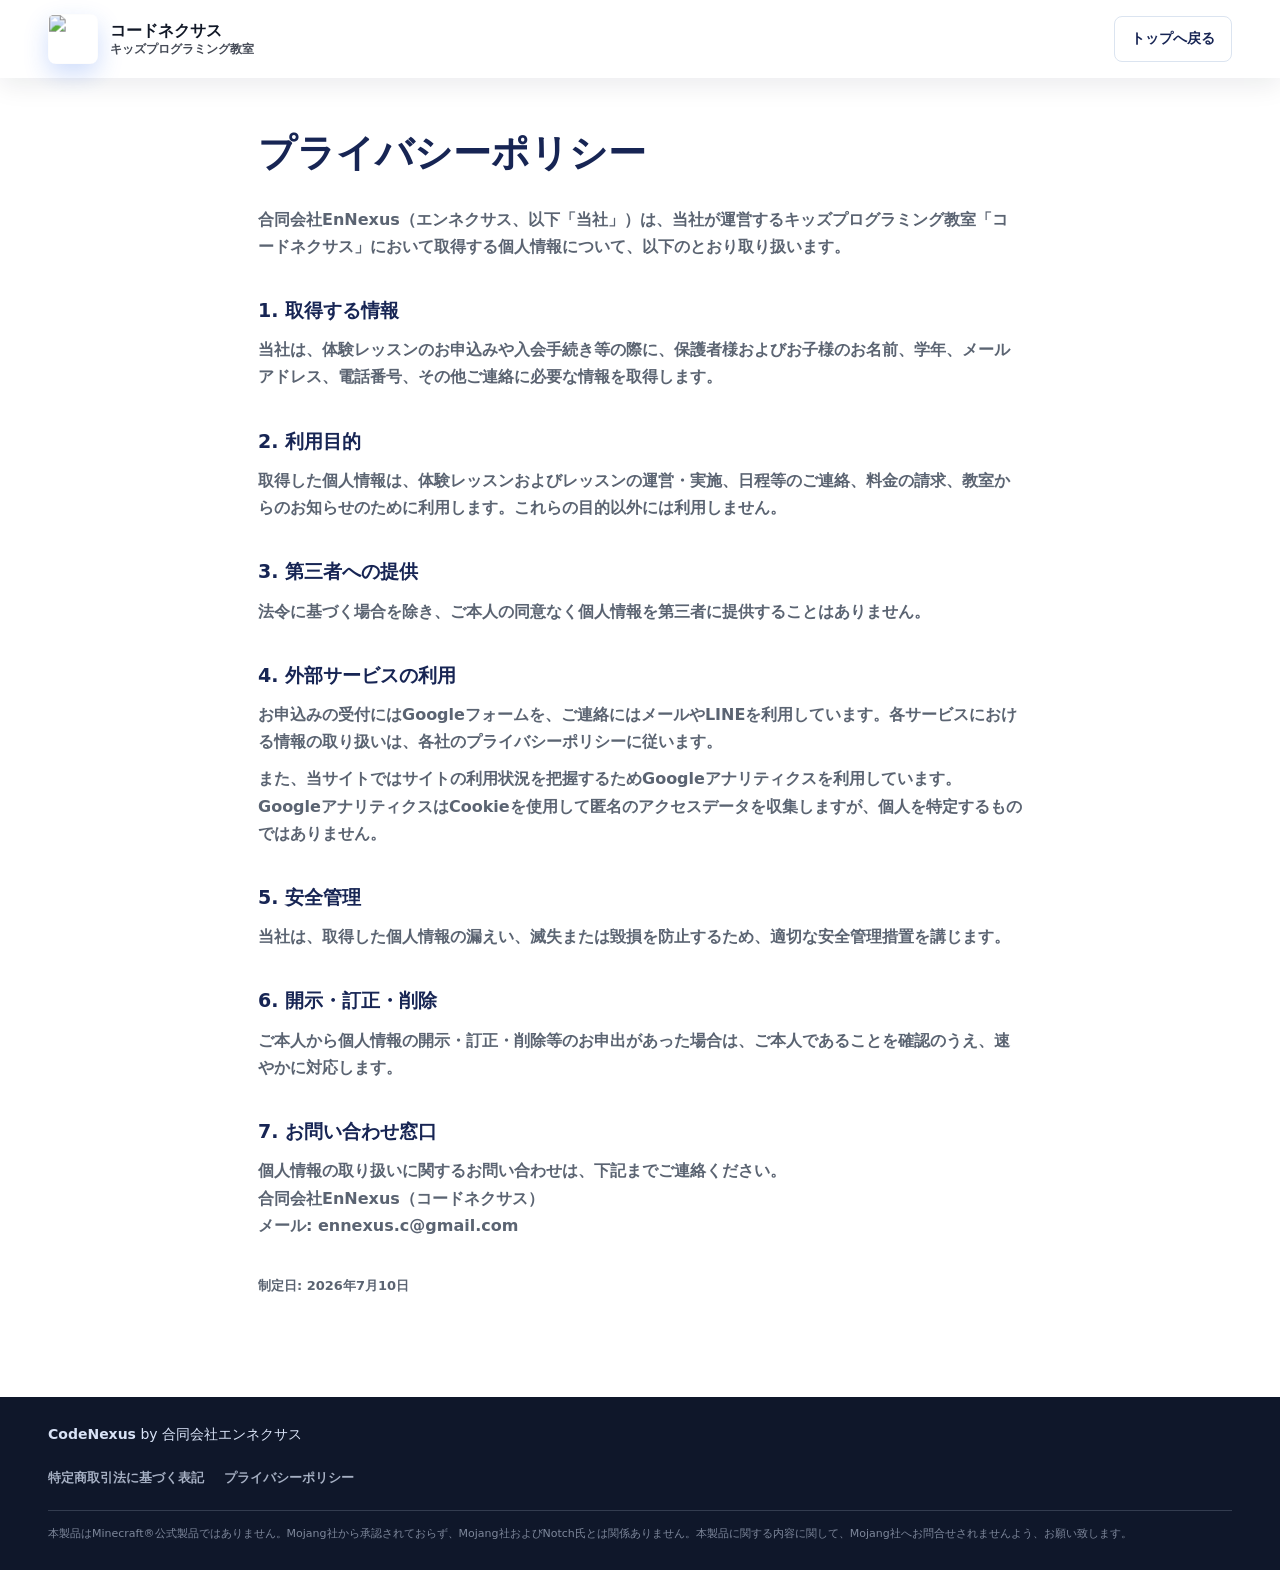
==== privacy.html @ 5955ea04 "Update site: v2 redesign (root files)" ====
<!doctype html>
<html lang="ja">
  <head>
    <meta charset="utf-8" />
    <meta name="viewport" content="width=device-width, initial-scale=1" />
    <!-- Google tag (gtag.js) -->
    <script async src="https://www.googletagmanager.com/gtag/js?id=G-6NYSP56KPV"></script>
    <script>
      window.dataLayer = window.dataLayer || [];
      function gtag(){dataLayer.push(arguments);}
      gtag('js', new Date());
      gtag('config', 'G-6NYSP56KPV');
    </script>
    <title>プライバシーポリシー | コードネクサス</title>
    <meta name="description" content="コードネクサス（合同会社エンネクサス）のプライバシーポリシーです。" />
    <meta name="robots" content="noindex" />
    <link rel="icon" href="./assets/code-nexus-icon-128.png" type="image/png" />
    <link rel="canonical" href="https://codenexus.jp/privacy.html" />
    <link rel="stylesheet" href="./styles.css" />
  </head>
  <body class="subpage">
    <header class="site-header solid">
      <a class="brand" href="./index.html" aria-label="コードネクサス トップへ">
        <span class="brand-mark"><img src="./assets/code-nexus-icon-128.png" alt="" /></span>
        <span>
          <span class="brand-name">コードネクサス</span>
          <span class="brand-sub">キッズプログラミング教室</span>
        </span>
      </a>
      <a class="header-back" href="./index.html">トップへ戻る</a>
    </header>

    <main class="legal-main">
      <h1>プライバシーポリシー</h1>
      <p>
        合同会社EnNexus（エンネクサス、以下「当社」）は、当社が運営するキッズプログラミング教室「コードネクサス」において取得する個人情報について、以下のとおり取り扱います。
      </p>

      <h2>1. 取得する情報</h2>
      <p>
        当社は、体験レッスンのお申込みや入会手続き等の際に、保護者様およびお子様のお名前、学年、メールアドレス、電話番号、その他ご連絡に必要な情報を取得します。
      </p>

      <h2>2. 利用目的</h2>
      <p>
        取得した個人情報は、体験レッスンおよびレッスンの運営・実施、日程等のご連絡、料金の請求、教室からのお知らせのために利用します。これらの目的以外には利用しません。
      </p>

      <h2>3. 第三者への提供</h2>
      <p>
        法令に基づく場合を除き、ご本人の同意なく個人情報を第三者に提供することはありません。
      </p>

      <h2>4. 外部サービスの利用</h2>
      <p>
        お申込みの受付にはGoogleフォームを、ご連絡にはメールやLINEを利用しています。各サービスにおける情報の取り扱いは、各社のプライバシーポリシーに従います。
      </p>
      <p>
        また、当サイトではサイトの利用状況を把握するためGoogleアナリティクスを利用しています。GoogleアナリティクスはCookieを使用して匿名のアクセスデータを収集しますが、個人を特定するものではありません。
      </p>

      <h2>5. 安全管理</h2>
      <p>
        当社は、取得した個人情報の漏えい、滅失または毀損を防止するため、適切な安全管理措置を講じます。
      </p>

      <h2>6. 開示・訂正・削除</h2>
      <p>
        ご本人から個人情報の開示・訂正・削除等のお申出があった場合は、ご本人であることを確認のうえ、速やかに対応します。
      </p>

      <h2>7. お問い合わせ窓口</h2>
      <p>
        個人情報の取り扱いに関するお問い合わせは、下記までご連絡ください。<br />
        合同会社EnNexus（コードネクサス）<br />
        メール: ennexus.c@gmail.com
      </p>

      <p class="legal-date">制定日: 2026年7月10日</p>
    </main>

    <footer class="site-footer">
      <p><strong>CodeNexus</strong> by 合同会社エンネクサス</p>
      <div class="footer-links">
        <a href="./tokushoho.html">特定商取引法に基づく表記</a>
        <a href="./privacy.html">プライバシーポリシー</a>
      </div>
      <p class="footer-legal">
        本製品はMinecraft®公式製品ではありません。Mojang社から承認されておらず、Mojang社およびNotch氏とは関係ありません。本製品に関する内容に関して、Mojang社へお問合せされませんよう、お願い致します。
      </p>
    </footer>
  </body>
</html>
---- styles.css ----
:root {
  --blue: #2563eb;
  --navy: #172554;
  --ink: #111827;
  --muted: #5b6472;
  --line: #dbe4f0;
  --paper: #ffffff;
  --soft: #f6f8fc;
  --green: #16a34a;
  --cyan: #0891b2;
  --purple: #7c3aed;
  --yellow: #f5c84c;
  --coral: #f9735b;
  --shadow: 0 18px 50px rgba(17, 24, 39, 0.14);
}

* {
  box-sizing: border-box;
}

html {
  scroll-behavior: smooth;
}

body {
  margin: 0;
  color: var(--ink);
  font-family: system-ui, -apple-system, BlinkMacSystemFont, "Hiragino Sans", "Yu Gothic", "Yu Gothic UI", sans-serif;
  line-height: 1.7;
  background: var(--paper);
}

a {
  color: inherit;
  text-decoration: none;
}

img {
  display: block;
  max-width: 100%;
}

.site-header {
  position: fixed;
  z-index: 20;
  top: 0;
  left: 0;
  right: 0;
  display: flex;
  align-items: center;
  justify-content: space-between;
  gap: 24px;
  min-height: 74px;
  padding: 14px clamp(18px, 4vw, 48px);
  color: #fff;
  transition: background 180ms ease, color 180ms ease, box-shadow 180ms ease;
}

.site-header.is-scrolled,
.site-header.is-open {
  color: var(--ink);
  background: rgba(255, 255, 255, 0.94);
  box-shadow: 0 8px 24px rgba(17, 24, 39, 0.08);
  -webkit-backdrop-filter: blur(14px);
  backdrop-filter: blur(14px);
}

.brand {
  display: inline-flex;
  align-items: center;
  gap: 12px;
  min-width: 220px;
  font-weight: 800;
}

.brand-mark {
  display: grid;
  width: 50px;
  height: 50px;
  place-items: center;
  border-radius: 8px;
  overflow: hidden;
  background: #fff;
  box-shadow: 0 10px 24px rgba(37, 99, 235, 0.22);
}

.brand-mark img {
  width: 100%;
  height: 100%;
  object-fit: cover;
  transform: scale(1.04);
}

.brand-name,
.brand-sub {
  display: block;
  line-height: 1.1;
}

.brand-sub {
  margin-top: 4px;
  font-size: 12px;
  font-weight: 700;
  opacity: 0.78;
}

.site-nav {
  display: flex;
  align-items: center;
  gap: 22px;
  font-size: 14px;
  font-weight: 800;
}

.site-nav a {
  padding: 10px 0;
}

.site-nav .nav-cta {
  min-width: 104px;
  padding: 10px 16px;
  text-align: center;
  color: #fff;
  background: var(--blue);
  border-radius: 8px;
  font-weight: 700;
}

.nav-toggle {
  display: none;
  width: 44px;
  height: 44px;
  border: 1px solid rgba(255, 255, 255, 0.45);
  border-radius: 8px;
  background: rgba(255, 255, 255, 0.12);
  place-items: center;
}

.site-header.is-scrolled .nav-toggle,
.site-header.is-open .nav-toggle {
  border-color: var(--line);
  background: #fff;
}

.nav-toggle span {
  display: block;
  width: 20px;
  height: 2px;
  margin: 3px auto;
  background: currentColor;
}

.hero {
  position: relative;
  min-height: 94vh;
  display: grid;
  align-items: center;
  overflow: hidden;
  color: #fff;
}

.hero-image,
.hero-overlay {
  position: absolute;
  inset: 0;
  width: 100%;
  height: 100%;
}

.hero-image {
  object-fit: cover;
  object-position: center;
}

.hero-overlay {
  background:
    linear-gradient(90deg, rgba(2, 132, 199, 0.78) 0%, rgba(14, 165, 233, 0.52) 38%, rgba(14, 165, 233, 0.10) 74%),
    linear-gradient(0deg, rgba(14, 165, 233, 0.06), rgba(14, 165, 233, 0.06));
}

.hero-content {
  position: relative;
  z-index: 1;
  width: min(760px, 100%);
  padding: 128px clamp(20px, 5vw, 72px) 64px;
}

.eyebrow,
.section-kicker {
  margin: 0 0 12px;
  color: var(--yellow);
  font-size: 13px;
  font-weight: 900;
  text-transform: uppercase;
}

.hero h1 {
  margin: 0;
  font-size: clamp(46px, 8vw, 88px);
  line-height: 1.05;
  letter-spacing: 0;
  text-shadow: 0 2px 20px rgba(0, 0, 0, 0.60), 0 4px 40px rgba(0, 0, 0, 0.35);
}

.hero-lead {
  max-width: 620px;
  margin: 24px 0 0;
  font-size: clamp(17px, 2.1vw, 22px);
  font-weight: 700;
  text-shadow: 0 1px 10px rgba(0, 0, 0, 0.50);
}

.hero-actions,
.contact-actions {
  display: flex;
  flex-wrap: wrap;
  gap: 12px;
  margin-top: 32px;
}

.button {
  display: inline-flex;
  align-items: center;
  justify-content: center;
  min-height: 50px;
  min-width: 154px;
  padding: 12px 20px;
  border-radius: 8px;
  font-weight: 700;
  line-height: 1.35;
}

.button.primary {
  color: #fff;
  background: var(--blue);
  box-shadow: 0 14px 30px rgba(37, 99, 235, 0.34);
}

.button.secondary {
  color: #fff;
  border: 1px solid rgba(255, 255, 255, 0.66);
  background: rgba(255, 255, 255, 0.28);
}

.hero-actions .button.secondary {
  text-shadow: 0 1px 8px rgba(0, 0, 0, 0.55);
}

.button.light {
  border-color: rgba(255, 255, 255, 0.55);
}


.section {
  padding: clamp(68px, 9vw, 112px) clamp(20px, 4vw, 48px);
}

.section-inner {
  width: min(1120px, 100%);
  margin: 0 auto;
}

.section-heading {
  max-width: 100%;
  margin-bottom: 34px;
}

.section h2 {
  margin: 0;
  color: var(--navy);
  font-size: clamp(30px, 4vw, 46px);
  line-height: 1.22;
  letter-spacing: 0;
}

.section-heading p:not(.section-kicker),
.intro p,
.teacher p,
.access p,
.contact p {
  color: var(--muted);
  font-weight: 650;
}

.intro {
  background: var(--soft);
}

.intro-grid {
  display: grid;
  grid-template-columns: 0.95fr 1.05fr;
  gap: clamp(28px, 5vw, 64px);
  align-items: center;
}

.intro-title span {
  white-space: nowrap;
}

.courses {
  background: #fff;
}

.course-grid {
  display: grid;
  grid-template-columns: repeat(3, minmax(0, 1fr));
  gap: 18px;
}

.course-card,
.price-panel,
.faq-item {
  border: 1px solid var(--line);
  border-radius: 8px;
  background: #fff;
  box-shadow: 0 12px 34px rgba(17, 24, 39, 0.08);
}

.course-card {
  min-height: 390px;
  padding: 28px;
  border-top: 8px solid var(--blue);
}

.course-green {
  border-top-color: var(--green);
}

.course-cyan {
  border-top-color: var(--cyan);
}

.course-purple {
  border-top-color: var(--purple);
}

.course-badge {
  display: inline-flex;
  min-height: 30px;
  align-items: center;
  padding: 4px 10px;
  color: var(--navy);
  background: #eef4ff;
  border-radius: 8px;
  font-size: 13px;
  font-weight: 700;
}

.course-card h3 {
  min-height: 74px;
  margin: 18px 0 12px;
  color: var(--navy);
  font-size: 24px;
  line-height: 1.3;
}

.course-card p {
  color: var(--muted);
  font-weight: 650;
}

.course-tools {
  display: flex;
  flex-wrap: wrap;
  gap: 8px;
  margin-top: 18px;
}

.course-tools span {
  padding: 6px 10px;
  border-radius: 8px;
  color: var(--navy);
  background: #eef4ff;
  font-size: 12px;
  font-weight: 650;
  line-height: 1.35;
}

.course-card ul,
.access-list {
  padding: 0;
  margin: 22px 0 0;
  list-style: none;
}

.course-card li,
.access-list li {
  position: relative;
  padding-left: 24px;
  margin: 10px 0;
  font-weight: 800;
}

.course-card li::before,
.access-list li::before {
  content: "";
  position: absolute;
  left: 0;
  top: 0.75em;
  width: 10px;
  height: 10px;
  border-radius: 3px;
  background: var(--yellow);
  transform: translateY(-50%);
}

.pricing {
  background: #f7f9fd;
}

.price-notes {
  display: flex;
  flex-wrap: wrap;
  gap: 10px;
  margin-bottom: 22px;
}

.price-notes span {
  padding: 8px 12px;
  border-radius: 8px;
  color: var(--navy);
  background: #e8efff;
  font-size: 13px;
  font-weight: 650;
}

.pricing-tables {
  display: grid;
  grid-template-columns: repeat(2, minmax(0, 1fr));
  gap: 20px;
}

.price-panel {
  overflow: hidden;
}

.price-panel h3 {
  margin: 0;
  padding: 20px 22px;
  color: #fff;
  background: var(--navy);
  font-size: 22px;
}

.table-wrap {
  overflow-x: auto;
}

table {
  width: 100%;
  border-collapse: collapse;
  font-size: 15px;
}

th,
td {
  padding: 16px 14px;
  border-bottom: 1px solid var(--line);
  text-align: left;
  vertical-align: middle;
}

th {
  color: var(--navy);
  background: #f0f5ff;
  font-size: 13px;
}

td:nth-child(3),
td:nth-child(4) {
  font-weight: 950;
  color: var(--blue);
}

.teacher-grid,
.access-grid {
  display: grid;
  grid-template-columns: 0.85fr 1.15fr;
  gap: clamp(28px, 6vw, 76px);
  align-items: center;
}

.teacher-visual {
  min-height: 360px;
  position: relative;
  overflow: hidden;
  display: flex;
  align-items: flex-end;
  padding: 22px;
  border-radius: 8px;
  color: #fff;
  background: var(--navy);
  box-shadow: var(--shadow);
}

.teacher-visual::after {
  content: "";
  position: absolute;
  inset: 0;
  background: linear-gradient(180deg, rgba(15, 23, 42, 0.02) 28%, rgba(15, 23, 42, 0.76) 100%);
}

.teacher-photo {
  position: absolute;
  inset: 0;
  width: 100%;
  height: 100%;
  object-fit: cover;
  object-position: 50% 32%;
}


.faq {
  background: var(--soft);
}

.faq-list {
  display: grid;
  gap: 12px;
}

.faq-item {
  padding: 0 22px;
}

.faq-q {
  margin: 0;
  padding: 18px 0 14px;
  color: var(--navy);
  font-weight: 700;
  border-bottom: 1px solid var(--line);
}

.faq-a {
  margin: 0;
  padding: 14px 0 22px;
  color: var(--muted);
  font-weight: 650;
}

.access {
  background: #fff;
}

.access-note {
  margin-top: 4px;
  font-size: 12.5px;
}

.access-grid {
  grid-template-columns: 1.1fr 0.9fr;
}

#access-title {
  word-break: keep-all;
}

.map-card {
  position: relative;
  min-height: 360px;
  overflow: hidden;
  border-radius: 8px;
  color: #fff;
  background: var(--navy);
  box-shadow: var(--shadow);
}

.map-card::after {
  content: "";
  position: absolute;
  inset: 0;
  background: linear-gradient(180deg, rgba(15, 23, 42, 0.00) 30%, rgba(15, 23, 42, 0.52) 100%);
}

.map-card img {
  width: 100%;
  height: 100%;
  min-height: 360px;
  object-fit: cover;
  object-position: center;
}

.map-card-info {
  position: absolute;
  z-index: 1;
  left: 26px;
  right: 26px;
  bottom: 26px;
  display: grid;
  gap: 8px;
}

.map-card-info span {
  color: #60a5fa;
  font-weight: 950;
}


.map-card-info a {
  width: fit-content;
  margin-top: 14px;
  padding: 10px 14px;
  border-radius: 8px;
  background: #fff;
  color: var(--blue);
  font-weight: 700;
}

/* バイブコーディング注釈 */
.vibe-note {
  margin-top: 24px;
  padding: 14px 18px;
  border-radius: 8px;
  background: #eef4ff;
  color: var(--muted);
  font-size: 13.5px;
  font-weight: 650;
  line-height: 1.65;
}

/* レッスン日程 */
.schedule-block {
  margin-top: 32px;
  padding: 28px 32px;
  border-radius: 10px;
  background: #f8faff;
  border: 1px solid var(--line);
}

.schedule-title {
  margin: 0 0 22px;
  padding-bottom: 16px;
  color: var(--navy);
  font-size: 22px;
  font-weight: 800;
  border-bottom: 1px solid var(--line);
}

.schedule-body {
  display: flex;
  flex-direction: column;
}

.schedule-category {
  display: flex;
  flex-direction: column;
  gap: 14px;
  padding: 22px 0;
}

.schedule-category + .schedule-category {
  border-top: 1px solid var(--line);
}

.schedule-cat-label {
  margin: 0;
  color: var(--blue);
  font-size: 19px;
  font-weight: 800;
}

.schedule-note {
  margin: -8px 0 0;
  color: var(--muted);
  font-size: 12.5px;
  font-weight: 650;
}

.schedule-day {
  padding-left: 18px;
  border-left: 3px solid var(--line);
}

.schedule-day-name {
  margin: 0 0 5px;
  color: var(--navy);
  font-size: 16px;
  font-weight: 800;
}

.schedule-time {
  margin: 4px 0 0;
  color: var(--muted);
  font-size: 15px;
  font-weight: 650;
}

/* オープンキャンペーン */
.campaign-note {
  margin: 0 0 18px;
  padding: 13px 18px;
  border-radius: 8px;
  background: #fffbeb;
  color: #78350f;
  font-size: 14px;
  font-weight: 800;
  border: 1px solid #fbbf24;
}

/* 税込注記 */
.tax-note {
  margin: 16px 0 0;
  color: var(--muted);
  font-size: 12.5px;
  font-weight: 650;
}

/* レッスンの様子 */
.gallery {
  background: #fff;
}

.gallery-grid {
  display: grid;
  grid-template-columns: repeat(2, minmax(0, 1fr));
  gap: 18px;
}

.gallery-photo {
  width: 100%;
  height: 100%;
  border-radius: 8px;
  object-fit: cover;
  box-shadow: 0 12px 34px rgba(17, 24, 39, 0.08);
}

.gallery-photo:not(.gallery-tall) {
  aspect-ratio: 3 / 2;
}

.gallery-tall {
  grid-row: span 2;
}

/* 保護者の声 */
.voices {
  background: var(--soft);
}

.voice-grid {
  display: grid;
  grid-template-columns: repeat(3, minmax(0, 1fr));
  gap: 18px;
}

.voice-card {
  padding: 26px 24px;
  border: 1px solid var(--line);
  border-radius: 8px;
  background: #fff;
  box-shadow: 0 12px 34px rgba(17, 24, 39, 0.08);
}

.voice-icon {
  width: 44px;
  height: 44px;
  margin-bottom: 14px;
  border-radius: 50%;
  object-fit: cover;
  object-position: top;
  background: #eef4ff;
}

.voice-card p {
  margin: 0;
  color: var(--muted);
  font-size: 14.5px;
  font-weight: 650;
}

/* 体験レッスン */
.trial {
  background: #fff;
}

.trial-layout {
  display: grid;
  grid-template-columns: 0.85fr 1.15fr;
  gap: clamp(28px, 6vw, 76px);
  align-items: center;
}

.trial-calendar {
  display: block;
  width: min(460px, 100%);
  height: auto;
  margin: 0 auto;
  border: 1px solid var(--line);
  border-radius: 8px;
  box-shadow: var(--shadow);
}

.trial-lead {
  max-width: 640px;
  color: var(--muted);
  font-weight: 650;
}

.trial-meta {
  display: flex;
  flex-wrap: wrap;
  gap: 10px;
  margin-top: 22px;
}

.trial-meta span {
  padding: 8px 12px;
  border-radius: 8px;
  color: var(--navy);
  background: #e8efff;
  font-size: 13px;
  font-weight: 650;
}

.trial-cta {
  display: flex;
  flex-wrap: wrap;
  gap: 12px;
  margin-top: 28px;
}

/* フッター SNS */
.social-icon {
  width: 28px;
  height: 28px;
  border-radius: 7px;
  display: block;
  flex-shrink: 0;
}

.footer-social {
  display: flex;
  gap: 20px;
  align-items: center;
}

.footer-social-link {
  display: flex;
  align-items: center;
  gap: 9px;
  opacity: 0.82;
  transition: opacity 150ms;
  font-size: 13px;
  font-weight: 700;
  color: #d9e3f7;
}

.footer-social-link:hover {
  opacity: 1;
}

.contact {
  padding: clamp(72px, 9vw, 110px) clamp(20px, 4vw, 48px);
  color: #fff;
  background:
    linear-gradient(135deg, rgba(23, 37, 84, 0.96), rgba(37, 99, 235, 0.9)),
    linear-gradient(90deg, var(--blue), var(--cyan));
}

.contact-inner {
  width: min(900px, 100%);
  margin: 0 auto;
}

.contact h2 {
  margin: 0;
  font-size: clamp(32px, 5vw, 54px);
  line-height: 1.18;
  letter-spacing: 0;
}

.contact p {
  max-width: 720px;
  color: rgba(255, 255, 255, 0.82);
  font-weight: 750;
}

.site-footer {
  display: flex;
  flex-wrap: wrap;
  justify-content: space-between;
  gap: 8px 24px;
  padding: 26px clamp(20px, 4vw, 48px);
  color: #d9e3f7;
  background: #0f172a;
  font-size: 14px;
}

.site-footer p {
  margin: 0;
}

.footer-links {
  display: flex;
  flex-wrap: wrap;
  gap: 8px 20px;
  width: 100%;
  margin-top: 12px;
}

.footer-links a {
  color: #d9e3f7;
  font-size: 12.5px;
  font-weight: 650;
  opacity: 0.75;
  transition: opacity 150ms;
}

.footer-links a:hover {
  opacity: 1;
}

.footer-legal {
  width: 100%;
  margin-top: 14px !important;
  padding-top: 14px;
  border-top: 1px solid rgba(217, 227, 247, 0.18);
  color: rgba(217, 227, 247, 0.55);
  font-size: 11px;
  line-height: 1.7;
}

/* 下層ページ（特商法・プライバシーポリシー） */
.site-header.solid {
  color: var(--ink);
  background: #fff;
  box-shadow: 0 8px 24px rgba(17, 24, 39, 0.08);
}

.header-back {
  padding: 10px 16px;
  border: 1px solid var(--line);
  border-radius: 8px;
  font-size: 14px;
  font-weight: 700;
  color: var(--navy);
}

.legal-main {
  width: min(860px, 100%);
  margin: 0 auto;
  padding: 130px clamp(20px, 4vw, 48px) 90px;
}

.legal-main h1 {
  margin: 0 0 28px;
  color: var(--navy);
  font-size: clamp(26px, 4vw, 38px);
  line-height: 1.25;
}

.legal-main h2 {
  margin: 34px 0 10px;
  color: var(--navy);
  font-size: 19px;
}

.legal-main p {
  margin: 10px 0;
  color: var(--muted);
  font-weight: 650;
}

.legal-main a {
  color: var(--blue);
  text-decoration: underline;
}

.legal-list {
  margin: 0;
  border-top: 1px solid var(--line);
}

.legal-row {
  display: grid;
  grid-template-columns: 220px 1fr;
  gap: 8px 24px;
  padding: 18px 0;
  border-bottom: 1px solid var(--line);
}

.legal-row dt {
  color: var(--navy);
  font-weight: 800;
}

.legal-row dd {
  margin: 0;
  color: var(--muted);
  font-weight: 650;
}

.legal-date {
  margin-top: 36px !important;
  font-size: 13px;
}

@media (max-width: 700px) {
  .legal-row {
    grid-template-columns: 1fr;
    gap: 4px;
  }

  .legal-main {
    padding-top: 100px;
  }
}

@media (max-width: 900px) {
  .nav-toggle {
    display: grid;
  }

  .site-nav {
    position: absolute;
    top: 74px;
    left: 16px;
    right: 16px;
    display: none;
    padding: 14px;
    border: 1px solid var(--line);
    border-radius: 8px;
    background: #fff;
    color: var(--ink);
    box-shadow: var(--shadow);
  }

  .site-nav.is-open {
    display: grid;
    gap: 4px;
  }

  .site-nav a {
    padding: 12px;
  }

  .intro-grid,
  .course-grid,
  .pricing-tables,
  .teacher-grid,
  .access-grid,
  .voice-grid,
  .gallery-grid,
  .trial-layout {
    grid-template-columns: 1fr;
  }

  .gallery-tall {
    grid-row: auto;
  }

  .gallery-photo,
  .gallery-photo:not(.gallery-tall) {
    aspect-ratio: 4 / 3;
  }

  .course-card {
    min-height: auto;
  }

  .course-card h3 {
    min-height: 0;
  }

}

@media (max-width: 620px) {
  .site-header {
    min-height: 68px;
    padding: 12px 16px;
  }

  .brand {
    min-width: 0;
  }

  .brand-mark {
    width: 40px;
    height: 40px;
  }

  .brand-mark img {
    transform: scale(1.04);
  }

  .brand-sub {
    display: none;
  }

  .site-nav {
    top: 68px;
  }

  .hero {
    min-height: 92vh;
  }

  .hero-image {
    object-position: 58% center;
  }

  .hero-overlay {
    background: linear-gradient(90deg, rgba(2, 132, 199, 0.82) 0%, rgba(14, 165, 233, 0.62) 68%, rgba(14, 165, 233, 0.24) 100%);
  }

  .hero-content {
    padding: 110px 20px 42px;
  }

  .hero-actions,
  .contact-actions {
    display: grid;
  }

  .button {
    width: 100%;
  }

  .section {
    padding-left: 18px;
    padding-right: 18px;
  }

  .course-card,
  .teacher-visual,
  .map-card {
    padding: 24px;
  }

  .map-card {
    padding: 0;
  }

  .teacher-visual {
    min-height: 300px;
  }

  #access-title {
    font-size: clamp(27px, 7vw, 34px);
  }

  th,
  td {
    padding: 12px 10px;
    font-size: 13px;
  }

  .schedule-block {
    padding: 20px;
  }

  .trial-cta .button {
    width: 100%;
  }

  .footer-social {
    gap: 14px;
  }
}
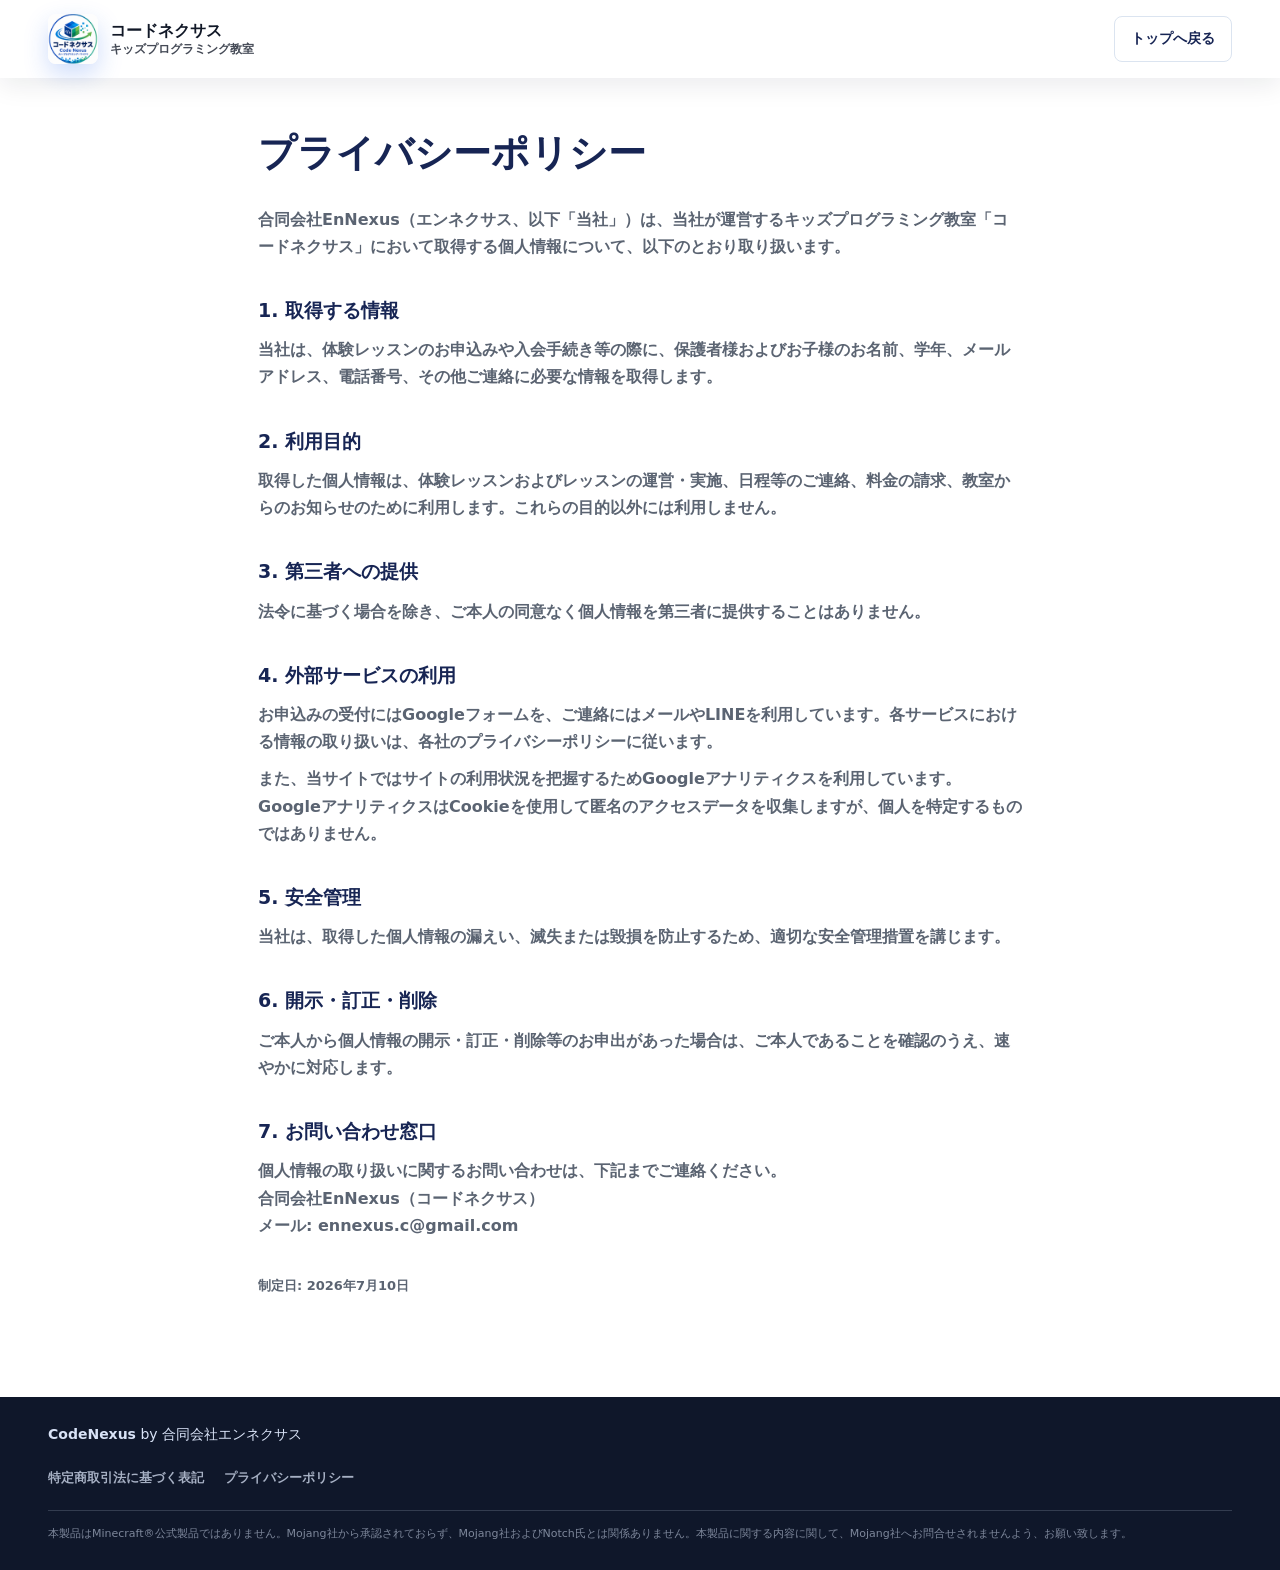
==== commit 81d8f67e: "Update site content (index/privacy/tokushoho)" ====
--- a/privacy.html
+++ b/privacy.html
@@ -14,7 +14,7 @@
     <title>プライバシーポリシー | コードネクサス</title>
     <meta name="description" content="コードネクサス（合同会社エンネクサス）のプライバシーポリシーです。" />
     <meta name="robots" content="noindex" />
-    <link rel="icon" href="./assets/code-nexus-icon-128.png" type="image/png" />
+    <link rel="icon" href="./assets/favicon-96.png" type="image/png" sizes="96x96" />
     <link rel="canonical" href="https://codenexus.jp/privacy.html" />
     <link rel="stylesheet" href="./styles.css" />
   </head>
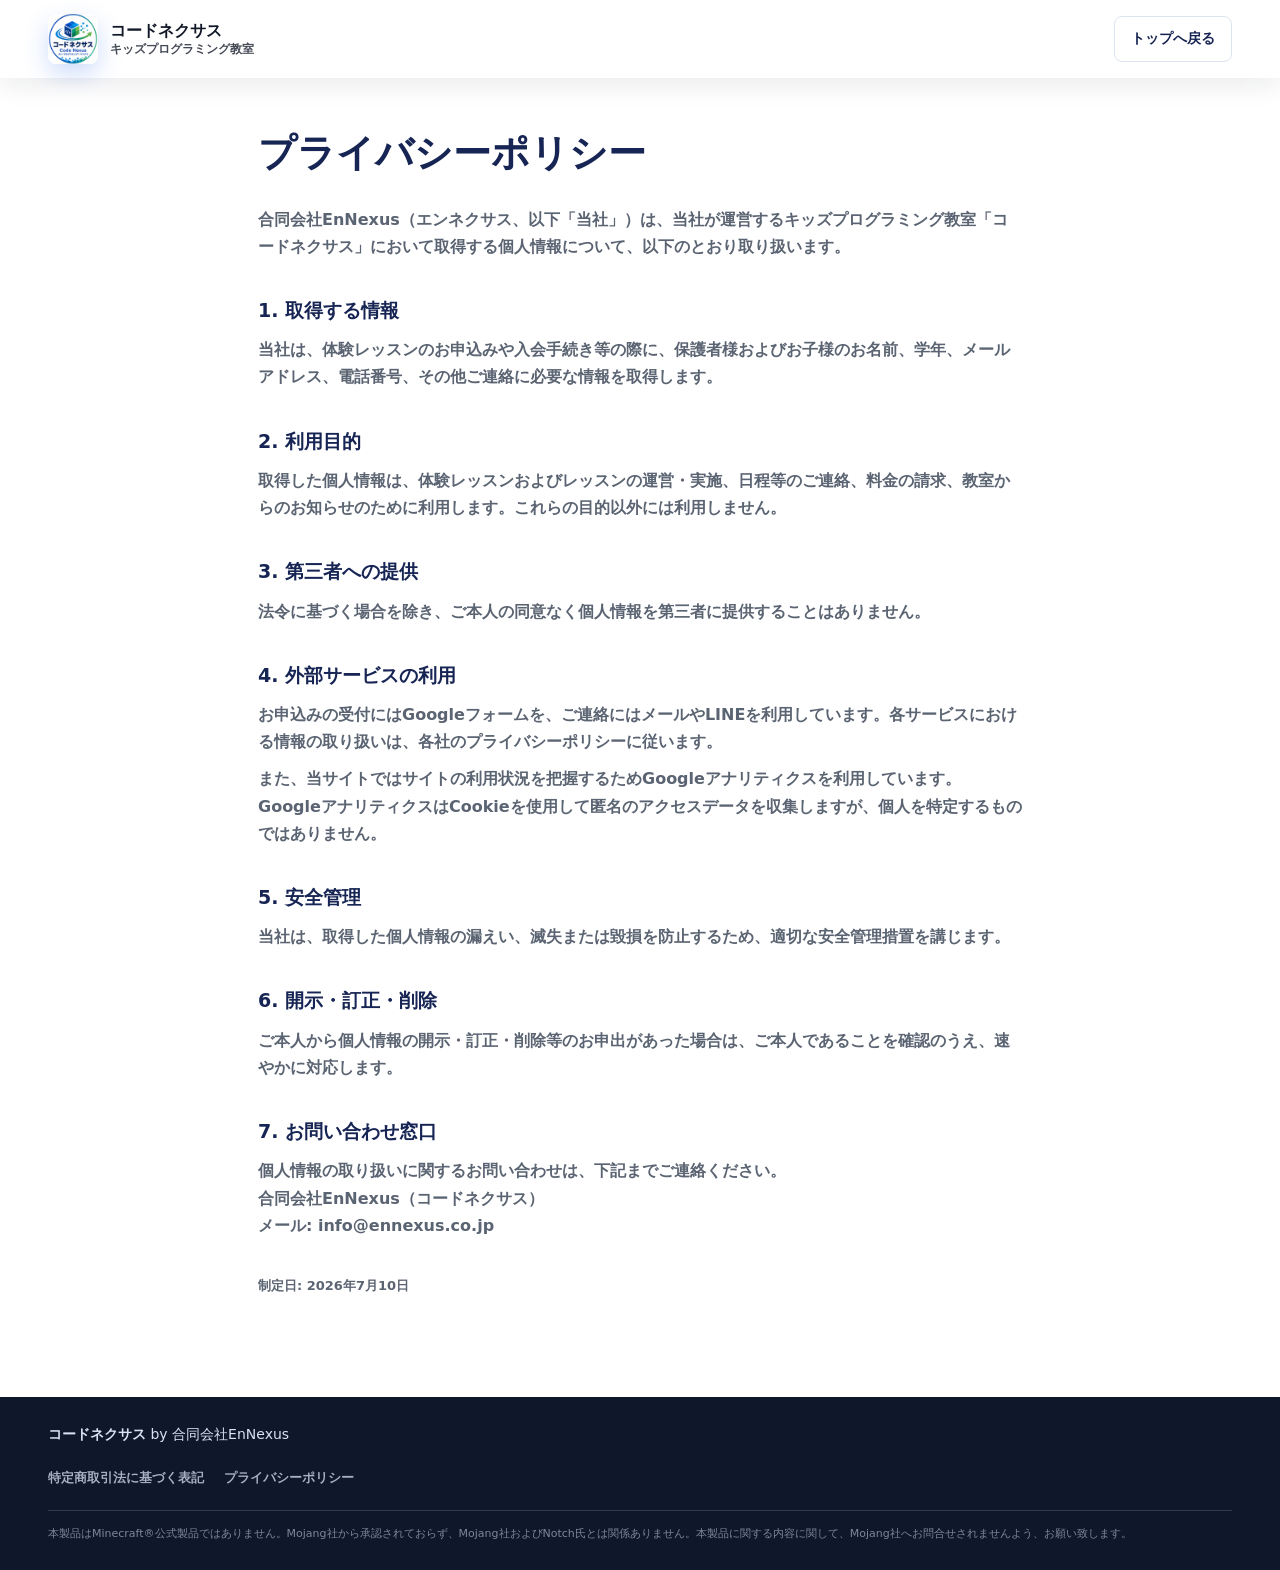
==== commit e5c88b1b: "Update site content v3 (index/privacy/tokushoho)" ====
--- a/privacy.html
+++ b/privacy.html
@@ -73,14 +73,14 @@
       <p>
         個人情報の取り扱いに関するお問い合わせは、下記までご連絡ください。<br />
         合同会社EnNexus（コードネクサス）<br />
-        メール: ennexus.c@gmail.com
+        メール: info@ennexus.co.jp
       </p>
 
       <p class="legal-date">制定日: 2026年7月10日</p>
     </main>
 
     <footer class="site-footer">
-      <p><strong>CodeNexus</strong> by 合同会社エンネクサス</p>
+      <p><strong>コードネクサス</strong> by 合同会社EnNexus</p>
       <div class="footer-links">
         <a href="./tokushoho.html">特定商取引法に基づく表記</a>
         <a href="./privacy.html">プライバシーポリシー</a>
